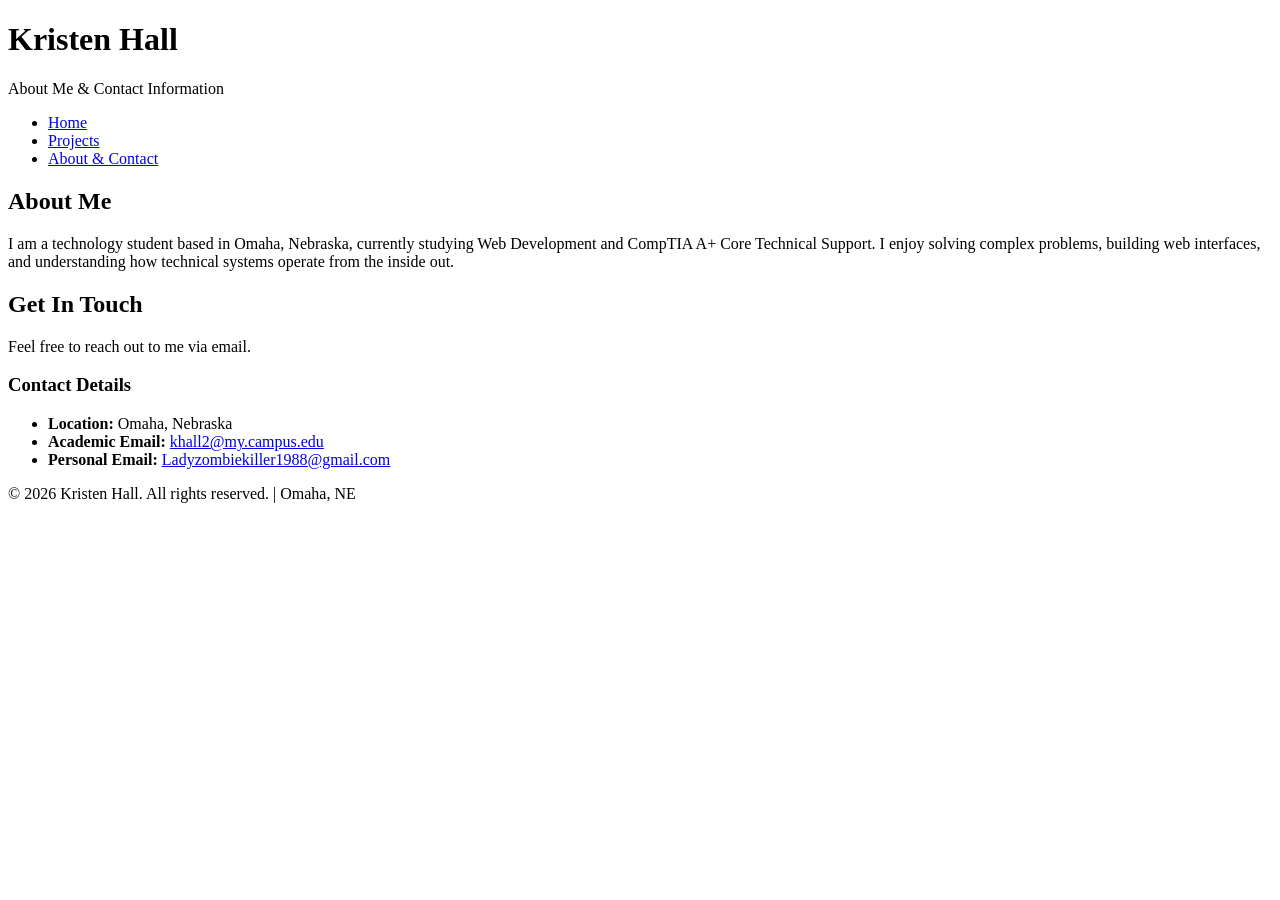
==== contact.html @ 6463f843 "Commit" ====
<!DOCTYPE html>
<html lang="en">
<head>
    <meta charset="UTF-8">
    <meta name="viewport" content="width=device-width, initial-scale=1.0">
    <title>About &amp; Contact - Kristen Hall</title>
</head>
<body>
    <header>
        <h1>Kristen Hall</h1>
        <p>About Me &amp; Contact Information</p>
        <nav aria-label="Main navigation">
            <ul>
                <li><a href="index.html">Home</a></li>
                <li><a href="projects.html">Projects</a></li>
                <li><a href="contact.html" aria-current="page">About &amp; Contact</a></li>
            </ul>
        </nav>
    </header>

    <main>
        <section>
            <h2>About Me</h2>
            <p>I am a technology student based in Omaha, Nebraska, currently studying Web Development and CompTIA A+ Core Technical Support. I enjoy solving complex problems, building web interfaces, and understanding how technical systems operate from the inside out.</p>
        </section>

        <section>
            <h2>Get In Touch</h2>
            <p>Feel free to reach out to me via email.</p>

            <h3>Contact Details</h3>
            <ul>
                <li><strong>Location:</strong> Omaha, Nebraska</li>
                <li><strong>Academic Email:</strong> <a href="mailto:khall2@my.campus.edu">khall2@my.campus.edu</a></li>
                <li><strong>Personal Email:</strong> <a href="mailto:Ladyzombiekiller1988@gmail.com">Ladyzombiekiller1988@gmail.com</a></li>
            </ul>
        </section>
    </main>

    <footer>
        <p>&copy; 2026 Kristen Hall. All rights reserved. | Omaha, NE</p>
    </footer>
</body>
</html>
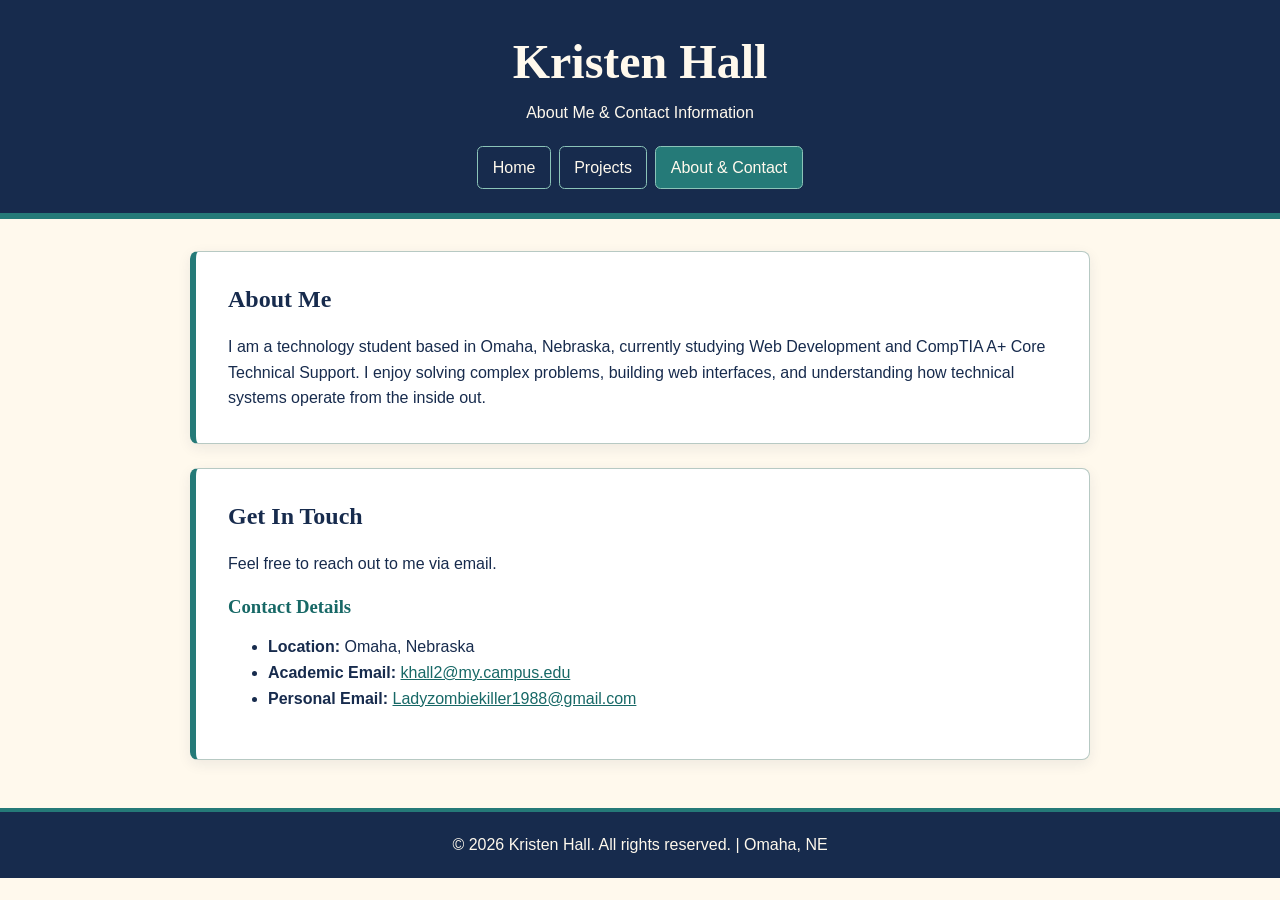
==== commit e7c0238f: "commit" ====
--- a/contact.html
+++ b/contact.html
@@ -4,12 +4,13 @@
     <meta charset="UTF-8">
     <meta name="viewport" content="width=device-width, initial-scale=1.0">
     <title>About &amp; Contact - Kristen Hall</title>
+    <link rel="stylesheet" href="styles.css">
 </head>
 <body>
-    <header>
+    <header class="site-header">
         <h1>Kristen Hall</h1>
         <p>About Me &amp; Contact Information</p>
-        <nav aria-label="Main navigation">
+        <nav class="site-nav" aria-label="Main navigation">
             <ul>
                 <li><a href="index.html">Home</a></li>
                 <li><a href="projects.html">Projects</a></li>
@@ -19,12 +20,12 @@
     </header>
 
     <main>
-        <section>
+        <section class="content-card">
             <h2>About Me</h2>
             <p>I am a technology student based in Omaha, Nebraska, currently studying Web Development and CompTIA A+ Core Technical Support. I enjoy solving complex problems, building web interfaces, and understanding how technical systems operate from the inside out.</p>
         </section>
 
-        <section>
+        <section class="content-card">
             <h2>Get In Touch</h2>
             <p>Feel free to reach out to me via email.</p>
 
@@ -37,7 +38,7 @@
         </section>
     </main>
 
-    <footer>
+    <footer class="site-footer">
         <p>&copy; 2026 Kristen Hall. All rights reserved. | Omaha, NE</p>
     </footer>
 </body>
--- a/styles.css
+++ b/styles.css
@@ -0,0 +1,143 @@
+* {
+    box-sizing: border-box;
+}
+
+body {
+    margin: 0;
+    background-color: #FFF9ED;
+    color: #172B4D;
+    font-family: Arial, sans-serif;
+    line-height: 1.6;
+}
+
+h1,
+h2,
+h3 {
+    font-family: Georgia, serif;
+    line-height: 1.25;
+}
+
+a {
+    color: #176866;
+}
+
+a:hover,
+a:focus {
+    color: #172B4D;
+}
+
+.site-header {
+    padding: 2rem 1rem 1.5rem;
+    border-bottom: 6px solid #257A78;
+    background-color: #172B4D;
+    color: #FFF9ED;
+    text-align: center;
+}
+
+.site-header h1 {
+    margin: 0;
+    font-size: clamp(2rem, 5vw, 3rem);
+}
+
+.site-header p {
+    margin: 0.5rem 0 1.25rem;
+}
+
+.site-nav ul {
+    display: flex;
+    flex-wrap: wrap;
+    justify-content: center;
+    gap: 0.5rem;
+    margin: 0;
+    padding: 0;
+    list-style: none;
+}
+
+.site-nav a {
+    display: block;
+    padding: 0.5rem 0.9rem;
+    border: 1px solid #8BC4B8;
+    border-radius: 0.35rem;
+    color: #FFF9ED;
+    text-decoration: none;
+}
+
+.site-nav a:hover,
+.site-nav a:focus,
+.site-nav a[aria-current="page"] {
+    background-color: #257A78;
+    color: #FFF9ED;
+}
+
+main {
+    width: min(100% - 2rem, 900px);
+    min-height: 55vh;
+    margin: 2rem auto;
+}
+
+.content-card,
+.project-card {
+    margin: 0 0 1.5rem;
+    padding: clamp(1.25rem, 4vw, 2rem);
+    border: 1px solid #B7C9C3;
+    border-left: 6px solid #257A78;
+    border-radius: 0.5rem;
+    background-color: #FFFFFF;
+    box-shadow: 0 4px 14px rgb(23 43 77 / 8%);
+}
+
+.content-card h2 {
+    margin-top: 0;
+    color: #172B4D;
+}
+
+.content-card h3 {
+    margin-bottom: 0.25rem;
+    color: #176866;
+}
+
+.content-card p:last-child,
+.project-card p:last-child {
+    margin-bottom: 0;
+}
+
+#welcome {
+    border-left-color: #172B4D;
+}
+
+.project-card {
+    margin-top: 1rem;
+    background-color: #F5FAF8;
+}
+
+.project-card h3 {
+    margin-top: 0;
+}
+
+.site-footer {
+    margin-top: 3rem;
+    padding: 1.25rem 1rem;
+    border-top: 4px solid #257A78;
+    background-color: #172B4D;
+    color: #FFF9ED;
+    text-align: center;
+}
+
+.site-footer p {
+    margin: 0;
+}
+
+@media (max-width: 480px) {
+    main {
+        width: min(100% - 1rem, 900px);
+        margin: 1rem auto;
+    }
+
+    .site-nav ul {
+        gap: 0.25rem;
+    }
+
+    .site-nav a {
+        padding: 0.45rem 0.65rem;
+    }
+}
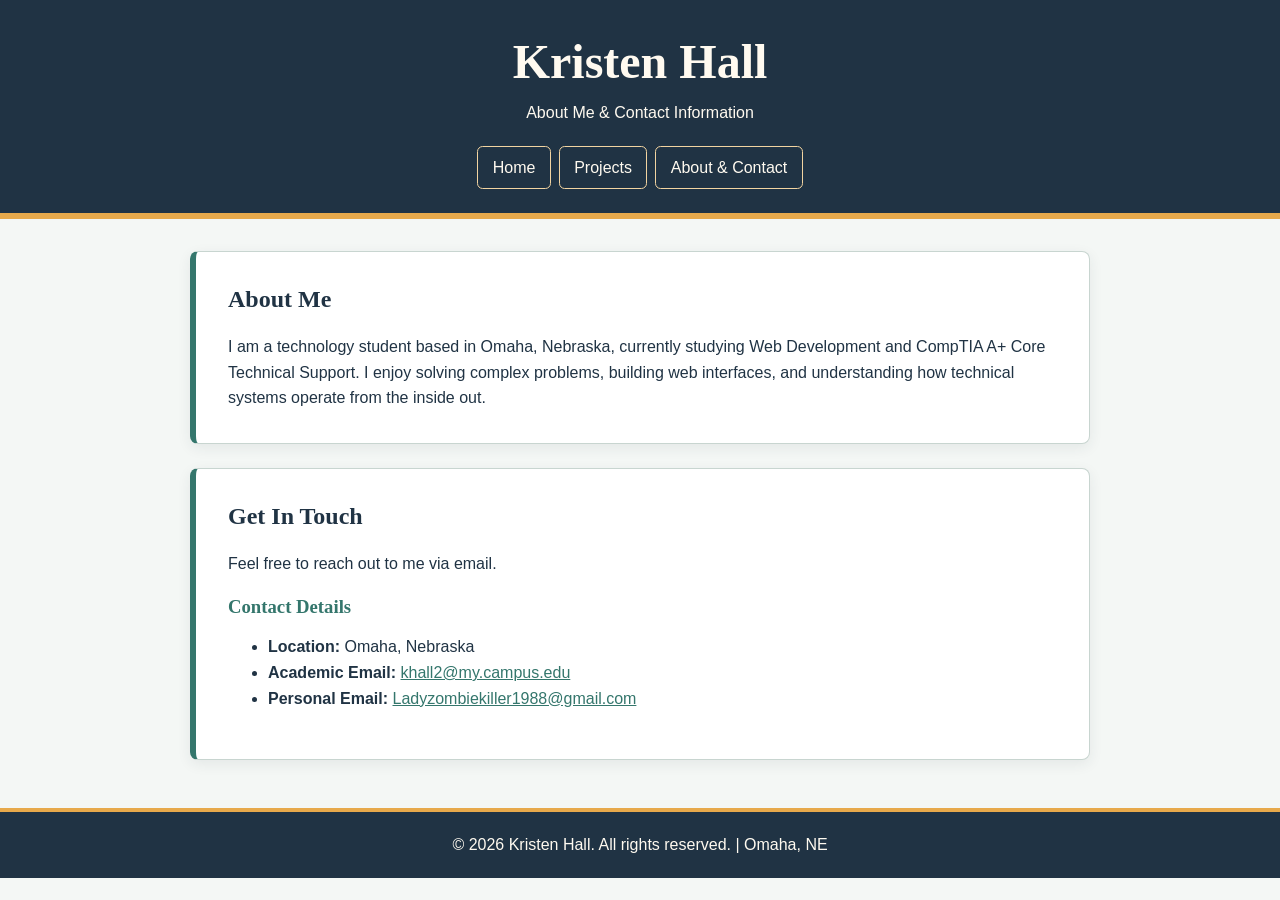
==== commit 9de0a8ba: "homework1.Css" ====
--- a/contact.html
+++ b/contact.html
@@ -4,7 +4,7 @@
     <meta charset="UTF-8">
     <meta name="viewport" content="width=device-width, initial-scale=1.0">
     <title>About &amp; Contact - Kristen Hall</title>
-    <link rel="stylesheet" href="styles.css">
+    <link rel="stylesheet" href="homework1.css">
 </head>
 <body>
     <header class="site-header">
--- a/homework1.css
+++ b/homework1.css
@@ -0,0 +1,133 @@
+* {
+    box-sizing: border-box;
+}
+
+body {
+    margin: 0;
+    background-color: #f4f7f5;
+    color: #203344;
+    font-family: Arial, sans-serif;
+    line-height: 1.6;
+}
+
+h1,
+h2,
+h3 {
+    font-family: Georgia, serif;
+    line-height: 1.25;
+}
+
+a {
+    color: #34766c;
+}
+
+a:hover,
+a:focus {
+    color: #2db045;
+}
+
+.site-header {
+    margin: 0;
+    padding: 2rem 1rem 1.5rem;
+    border-bottom: 6px solid #e7a94b;
+    background-color: #203344;
+    color: #fffaf0;
+    text-align: center;
+}
+
+.site-header h1 {
+    margin: 0;
+    font-size: clamp(2rem, 5vw, 3rem);
+}
+
+.site-header p {
+    margin: 0.5rem 0 1.25rem;
+}
+
+.site-nav ul {
+    display: flex;
+    flex-wrap: wrap;
+    justify-content: center;
+    gap: 0.5rem;
+    margin: 0;
+    padding: 0;
+    list-style: none;
+}
+
+.site-nav a {
+    display: block;
+    padding: 0.5rem 0.9rem;
+    border: 1px solid #f2d4a1;
+    border-radius: 0.35rem;
+    color: #fffaf0;
+    text-decoration: none;
+}
+
+.site-nav a:hover,
+.site-nav a:focus {
+    background-color: #e7a94b;
+    color: #203344;
+}
+
+main {
+    width: min(100% - 2rem, 900px);
+    min-height: 55vh;
+    margin: 2rem auto;
+}
+
+.content-card {
+    margin: 0 0 1.5rem;
+    padding: clamp(1.25rem, 4vw, 2rem);
+    border: 1px solid #c8d5d0;
+    border-left: 6px solid #34766c;
+    border-radius: 0.5rem;
+    background-color: #fff;
+    box-shadow: 0 4px 14px rgb(32 51 68 / 8%);
+}
+
+.content-card h2 {
+    margin-top: 0;
+    color: #203344;
+}
+
+.content-card h3 {
+    margin-bottom: 0.25rem;
+    color: #34766c;
+}
+
+.content-card p:last-child {
+    margin-bottom: 0;
+}
+
+#welcome {
+    border-left-color: #e7a94b;
+    background-color: #fffaf0;
+}
+
+.site-footer {
+    margin-top: 3rem;
+    padding: 1.25rem 1rem;
+    border-top: 4px solid #e7a94b;
+    background-color: #203344;
+    color: #fffaf0;
+    text-align: center;
+}
+
+.site-footer p {
+    margin: 0;
+}
+
+@media (max-width: 480px) {
+    main {
+        width: min(100% - 1rem, 900px);
+        margin: 1rem auto;
+    }
+
+    .site-nav ul {
+        gap: 0.25rem;
+    }
+
+    .site-nav a {
+        padding: 0.45rem 0.65rem;
+    }
+}
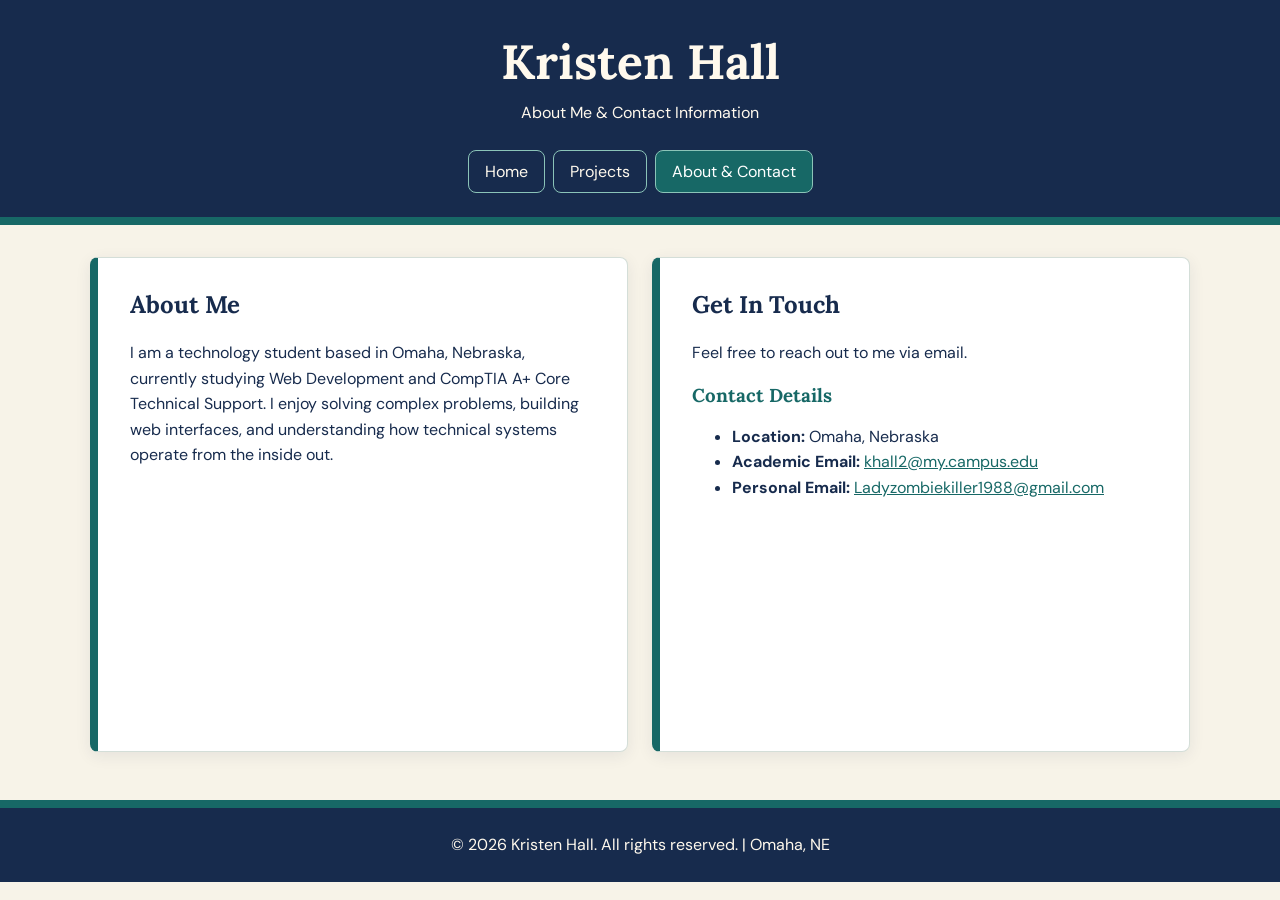
==== commit 62ff5524: "Apply responsive portfolio styling Co-authored-by: Copilot <223556219+Copilot@users.noreply.github.c" ====
--- a/contact.html
+++ b/contact.html
@@ -4,6 +4,9 @@
     <meta charset="UTF-8">
     <meta name="viewport" content="width=device-width, initial-scale=1.0">
     <title>About &amp; Contact - Kristen Hall</title>
+    <link rel="preconnect" href="https://fonts.googleapis.com">
+    <link rel="preconnect" href="https://fonts.gstatic.com" crossorigin>
+    <link href="https://fonts.googleapis.com/css2?family=DM+Sans:wght@400;500;600;700&family=Lora:wght@500;600;700&display=swap" rel="stylesheet">
     <link rel="stylesheet" href="homework1.css">
 </head>
 <body>
--- a/homework1.css
+++ b/homework1.css
@@ -3,52 +3,52 @@
 }
 
 body {
+    min-width: 320px;
     margin: 0;
-    background-color: #f4f7f5;
-    color: #203344;
-    font-family: Arial, sans-serif;
+    background-color: #F7F3E8;
+    color: #172B4D;
+    font-family: "DM Sans", sans-serif;
     line-height: 1.6;
 }
 
 h1,
 h2,
 h3 {
-    font-family: Georgia, serif;
+    font-family: "Lora", Georgia, serif;
     line-height: 1.25;
 }
 
 a {
-    color: #34766c;
+    color: #176866;
 }
 
 a:hover,
-a:focus {
-    color: #2db045;
+a:focus-visible {
+    color: #0D4948;
 }
 
 .site-header {
-    margin: 0;
-    padding: 2rem 1rem 1.5rem;
-    border-bottom: 6px solid #e7a94b;
-    background-color: #203344;
-    color: #fffaf0;
+    padding: 32px 16px 24px;
+    border-bottom: 8px solid #176866;
+    background-color: #172B4D;
+    color: #FFF9ED;
     text-align: center;
 }
 
 .site-header h1 {
     margin: 0;
-    font-size: clamp(2rem, 5vw, 3rem);
+    font-size: clamp(32px, 5vw, 48px);
 }
 
 .site-header p {
-    margin: 0.5rem 0 1.25rem;
+    margin: 8px 0 24px;
 }
 
 .site-nav ul {
     display: flex;
     flex-wrap: wrap;
     justify-content: center;
-    gap: 0.5rem;
+    gap: 8px;
     margin: 0;
     padding: 0;
     list-style: none;
@@ -56,60 +56,83 @@
 
 .site-nav a {
     display: block;
-    padding: 0.5rem 0.9rem;
-    border: 1px solid #f2d4a1;
-    border-radius: 0.35rem;
-    color: #fffaf0;
+    padding: 8px 16px;
+    border: 1px solid #8BC4B8;
+    border-radius: 8px;
+    color: #FFF9ED;
     text-decoration: none;
 }
 
 .site-nav a:hover,
-.site-nav a:focus {
-    background-color: #e7a94b;
-    color: #203344;
+.site-nav a:focus-visible,
+.site-nav a[aria-current="page"] {
+    background-color: #176866;
+    color: #FFFFFF;
 }
 
 main {
-    width: min(100% - 2rem, 900px);
+    display: grid;
+    width: min(100% - 32px, 1100px);
+    gap: 24px;
     min-height: 55vh;
-    margin: 2rem auto;
+    margin: 32px auto;
 }
 
-.content-card {
-    margin: 0 0 1.5rem;
-    padding: clamp(1.25rem, 4vw, 2rem);
-    border: 1px solid #c8d5d0;
-    border-left: 6px solid #34766c;
-    border-radius: 0.5rem;
-    background-color: #fff;
-    box-shadow: 0 4px 14px rgb(32 51 68 / 8%);
+.content-card,
+.project-card {
+    margin: 0;
+    padding: clamp(24px, 4vw, 32px);
+    border: 1px solid #D4DED8;
+    border-left: 8px solid #176866;
+    border-radius: 8px;
+    background-color: #FFFFFF;
+    box-shadow: 0 4px 16px rgb(23 43 77 / 8%);
 }
 
 .content-card h2 {
     margin-top: 0;
-    color: #203344;
+    color: #172B4D;
 }
 
 .content-card h3 {
-    margin-bottom: 0.25rem;
-    color: #34766c;
+    margin-bottom: 8px;
+    color: #176866;
 }
 
-.content-card p:last-child {
+.content-card p:last-child,
+.project-card p:last-child {
     margin-bottom: 0;
 }
 
-#welcome {
-    border-left-color: #e7a94b;
-    background-color: #fffaf0;
+.content-card#welcome {
+    border-left-color: #172B4D;
+}
+
+.content-card--projects {
+    grid-column: 1 / -1;
+}
+
+.project-list {
+    display: grid;
+    gap: 16px;
+    margin-top: 24px;
+}
+
+.project-card {
+    padding: 24px;
+    background-color: #F7FAF8;
+}
+
+.project-card h3 {
+    margin-top: 0;
 }
 
 .site-footer {
-    margin-top: 3rem;
-    padding: 1.25rem 1rem;
-    border-top: 4px solid #e7a94b;
-    background-color: #203344;
-    color: #fffaf0;
+    margin-top: 48px;
+    padding: 24px 16px;
+    border-top: 8px solid #176866;
+    background-color: #172B4D;
+    color: #FFF9ED;
     text-align: center;
 }
 
@@ -117,17 +140,37 @@
     margin: 0;
 }
 
-@media (max-width: 480px) {
+@media (max-width: 600px) {
     main {
-        width: min(100% - 1rem, 900px);
-        margin: 1rem auto;
+        width: min(100% - 16px, 1100px);
+        gap: 16px;
+        margin: 16px auto;
     }
 
-    .site-nav ul {
-        gap: 0.25rem;
+    .site-header {
+        padding: 24px 16px;
     }
 
     .site-nav a {
-        padding: 0.45rem 0.65rem;
+        padding: 8px;
     }
-}+
+    .content-card,
+    .project-card {
+        padding: 24px 16px;
+    }
+
+    .site-footer {
+        margin-top: 32px;
+    }
+}
+
+@media (min-width: 900px) {
+    main {
+        grid-template-columns: repeat(2, minmax(0, 1fr));
+    }
+
+    .project-list {
+        grid-template-columns: repeat(2, minmax(0, 1fr));
+    }
+}
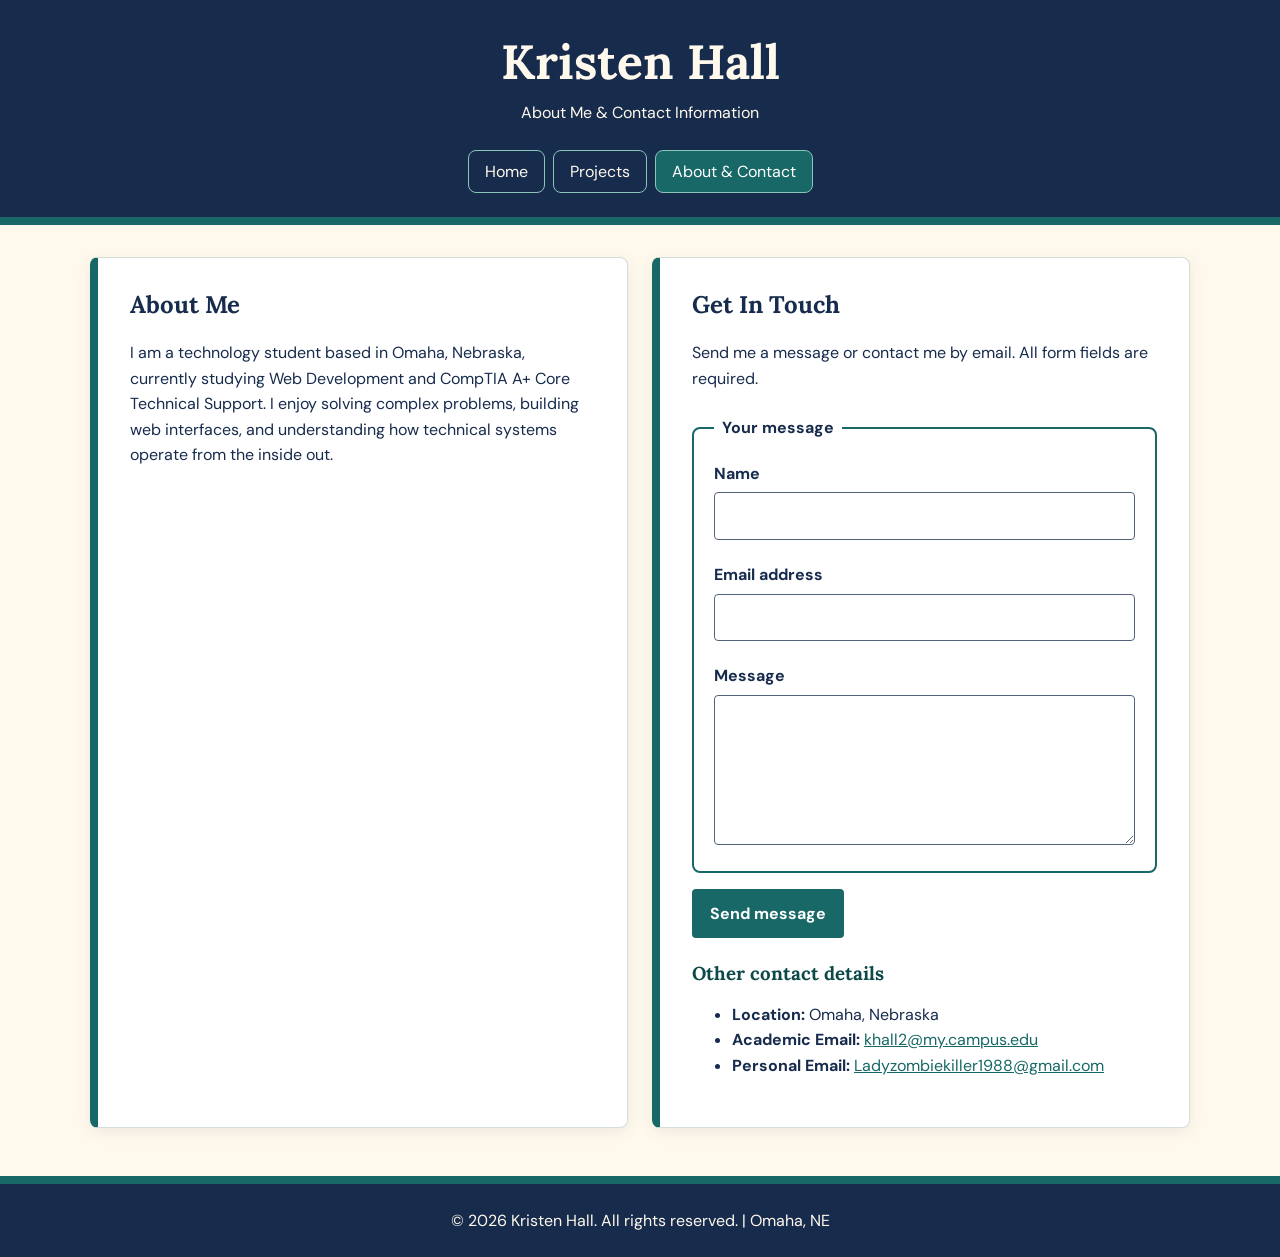
==== commit 8274a3b2: "Improve portfolio accessibility and visual design Co-authored-by: Copilot <223556219+Copilot@users.n" ====
--- a/contact.html
+++ b/contact.html
@@ -10,6 +10,7 @@
     <link rel="stylesheet" href="homework1.css">
 </head>
 <body>
+    <a class="skip-link" href="#main-content">Skip to main content</a>
     <header class="site-header">
         <h1>Kristen Hall</h1>
         <p>About Me &amp; Contact Information</p>
@@ -22,7 +23,7 @@
         </nav>
     </header>
 
-    <main>
+    <main id="main-content">
         <section class="content-card">
             <h2>About Me</h2>
             <p>I am a technology student based in Omaha, Nebraska, currently studying Web Development and CompTIA A+ Core Technical Support. I enjoy solving complex problems, building web interfaces, and understanding how technical systems operate from the inside out.</p>
@@ -30,9 +31,31 @@
 
         <section class="content-card">
             <h2>Get In Touch</h2>
-            <p>Feel free to reach out to me via email.</p>
+            <p>Send me a message or contact me by email. All form fields are required.</p>
 
-            <h3>Contact Details</h3>
+            <form class="contact-form" action="mailto:khall2@my.campus.edu" method="post" enctype="text/plain">
+                <fieldset>
+                    <legend>Your message</legend>
+                    <div class="form-field">
+                        <label for="name">Name</label>
+                        <input id="name" name="name" type="text" autocomplete="name" aria-describedby="name-error" aria-invalid="false" required>
+                        <span class="field-error" id="name-error" aria-live="polite"></span>
+                    </div>
+                    <div class="form-field">
+                        <label for="email">Email address</label>
+                        <input id="email" name="email" type="email" autocomplete="email" aria-describedby="email-error" aria-invalid="false" required>
+                        <span class="field-error" id="email-error" aria-live="polite"></span>
+                    </div>
+                    <div class="form-field">
+                        <label for="message">Message</label>
+                        <textarea id="message" name="message" rows="5" aria-describedby="message-error" aria-invalid="false" required></textarea>
+                        <span class="field-error" id="message-error" aria-live="polite"></span>
+                    </div>
+                </fieldset>
+                <button class="submit-button" type="submit">Send message</button>
+            </form>
+
+            <h3>Other contact details</h3>
             <ul>
                 <li><strong>Location:</strong> Omaha, Nebraska</li>
                 <li><strong>Academic Email:</strong> <a href="mailto:khall2@my.campus.edu">khall2@my.campus.edu</a></li>
@@ -44,5 +67,6 @@
     <footer class="site-footer">
         <p>&copy; 2026 Kristen Hall. All rights reserved. | Omaha, NE</p>
     </footer>
+    <script src="contact-form.js" defer></script>
 </body>
 </html>
--- a/homework1.css
+++ b/homework1.css
@@ -3,12 +3,27 @@
 }
 
 body {
-    min-width: 320px;
-    margin: 0;
-    background-color: #F7F3E8;
+    margin: 0;
+    background-color: #FFF9ED;
     color: #172B4D;
     font-family: "DM Sans", sans-serif;
     line-height: 1.6;
+}
+
+.skip-link {
+    position: absolute;
+    z-index: 1;
+    top: 8px;
+    left: 8px;
+    padding: 8px 12px;
+    transform: translateY(-150%);
+    border-radius: 4px;
+    background-color: #FFFFFF;
+    color: #172B4D;
+}
+
+.skip-link:focus {
+    transform: translateY(0);
 }
 
 h1,
@@ -20,11 +35,24 @@
 
 a {
     color: #176866;
+    overflow-wrap: anywhere;
 }
 
 a:hover,
 a:focus-visible {
     color: #0D4948;
+}
+
+a:focus-visible,
+button:focus-visible,
+input:focus-visible,
+textarea:focus-visible {
+    outline: 3px solid #0D4948;
+    outline-offset: 3px;
+}
+
+.site-nav a:focus-visible {
+    outline-color: #FFF9ED;
 }
 
 .site-header {
@@ -73,6 +101,7 @@
 main {
     display: grid;
     width: min(100% - 32px, 1100px);
+    grid-template-columns: minmax(0, 1fr);
     gap: 24px;
     min-height: 55vh;
     margin: 32px auto;
@@ -80,6 +109,7 @@
 
 .content-card,
 .project-card {
+    min-width: 0;
     margin: 0;
     padding: clamp(24px, 4vw, 32px);
     border: 1px solid #D4DED8;
@@ -96,7 +126,7 @@
 
 .content-card h3 {
     margin-bottom: 8px;
-    color: #176866;
+    color: #0D4948;
 }
 
 .content-card p:last-child,
@@ -120,7 +150,7 @@
 
 .project-card {
     padding: 24px;
-    background-color: #F7FAF8;
+    background-color: #FFFFFF;
 }
 
 .project-card h3 {
@@ -140,6 +170,71 @@
     margin: 0;
 }
 
+.contact-form {
+    margin: 24px 0;
+}
+
+.contact-form fieldset {
+    display: grid;
+    gap: 16px;
+    margin: 0;
+    padding: 20px;
+    border: 2px solid #176866;
+    border-radius: 8px;
+}
+
+.contact-form legend {
+    padding: 0 8px;
+    color: #172B4D;
+    font-weight: 700;
+}
+
+.form-field {
+    display: grid;
+    gap: 6px;
+}
+
+.form-field label {
+    font-weight: 700;
+}
+
+.form-field input,
+.form-field textarea {
+    width: 100%;
+    padding: 10px 12px;
+    border: 1px solid #52647B;
+    border-radius: 4px;
+    background-color: #FFFFFF;
+    color: #172B4D;
+    font: inherit;
+}
+
+.form-field [aria-invalid="true"] {
+    border: 2px solid #A12622;
+}
+
+.field-error {
+    color: #8A1C18;
+    font-weight: 600;
+}
+
+.submit-button {
+    margin-top: 16px;
+    padding: 10px 16px;
+    border: 2px solid #176866;
+    border-radius: 4px;
+    background-color: #176866;
+    color: #FFFFFF;
+    font: inherit;
+    font-weight: 700;
+    cursor: pointer;
+}
+
+.submit-button:hover {
+    border-color: #0D4948;
+    background-color: #0D4948;
+}
+
 @media (max-width: 600px) {
     main {
         width: min(100% - 16px, 1100px);
@@ -165,7 +260,7 @@
     }
 }
 
-@media (min-width: 900px) {
+@media (min-width: 700px) {
     main {
         grid-template-columns: repeat(2, minmax(0, 1fr));
     }
